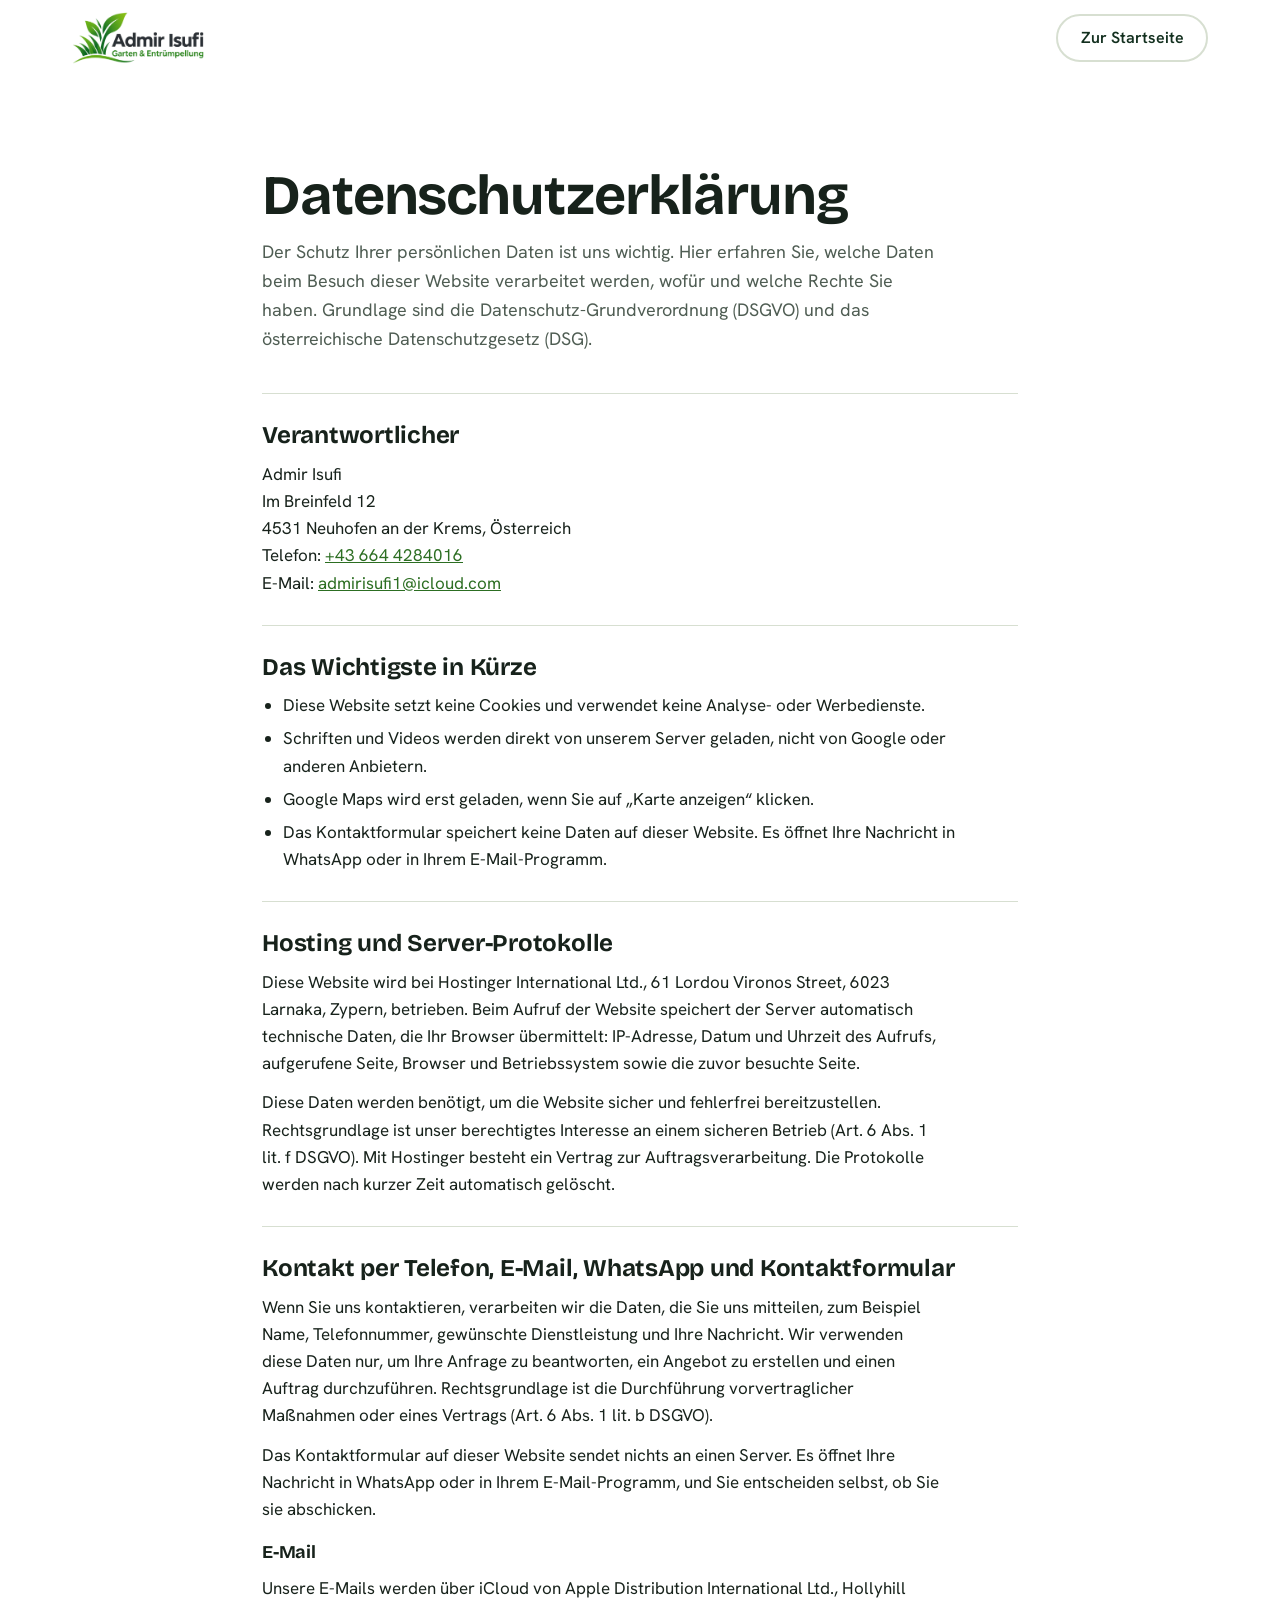
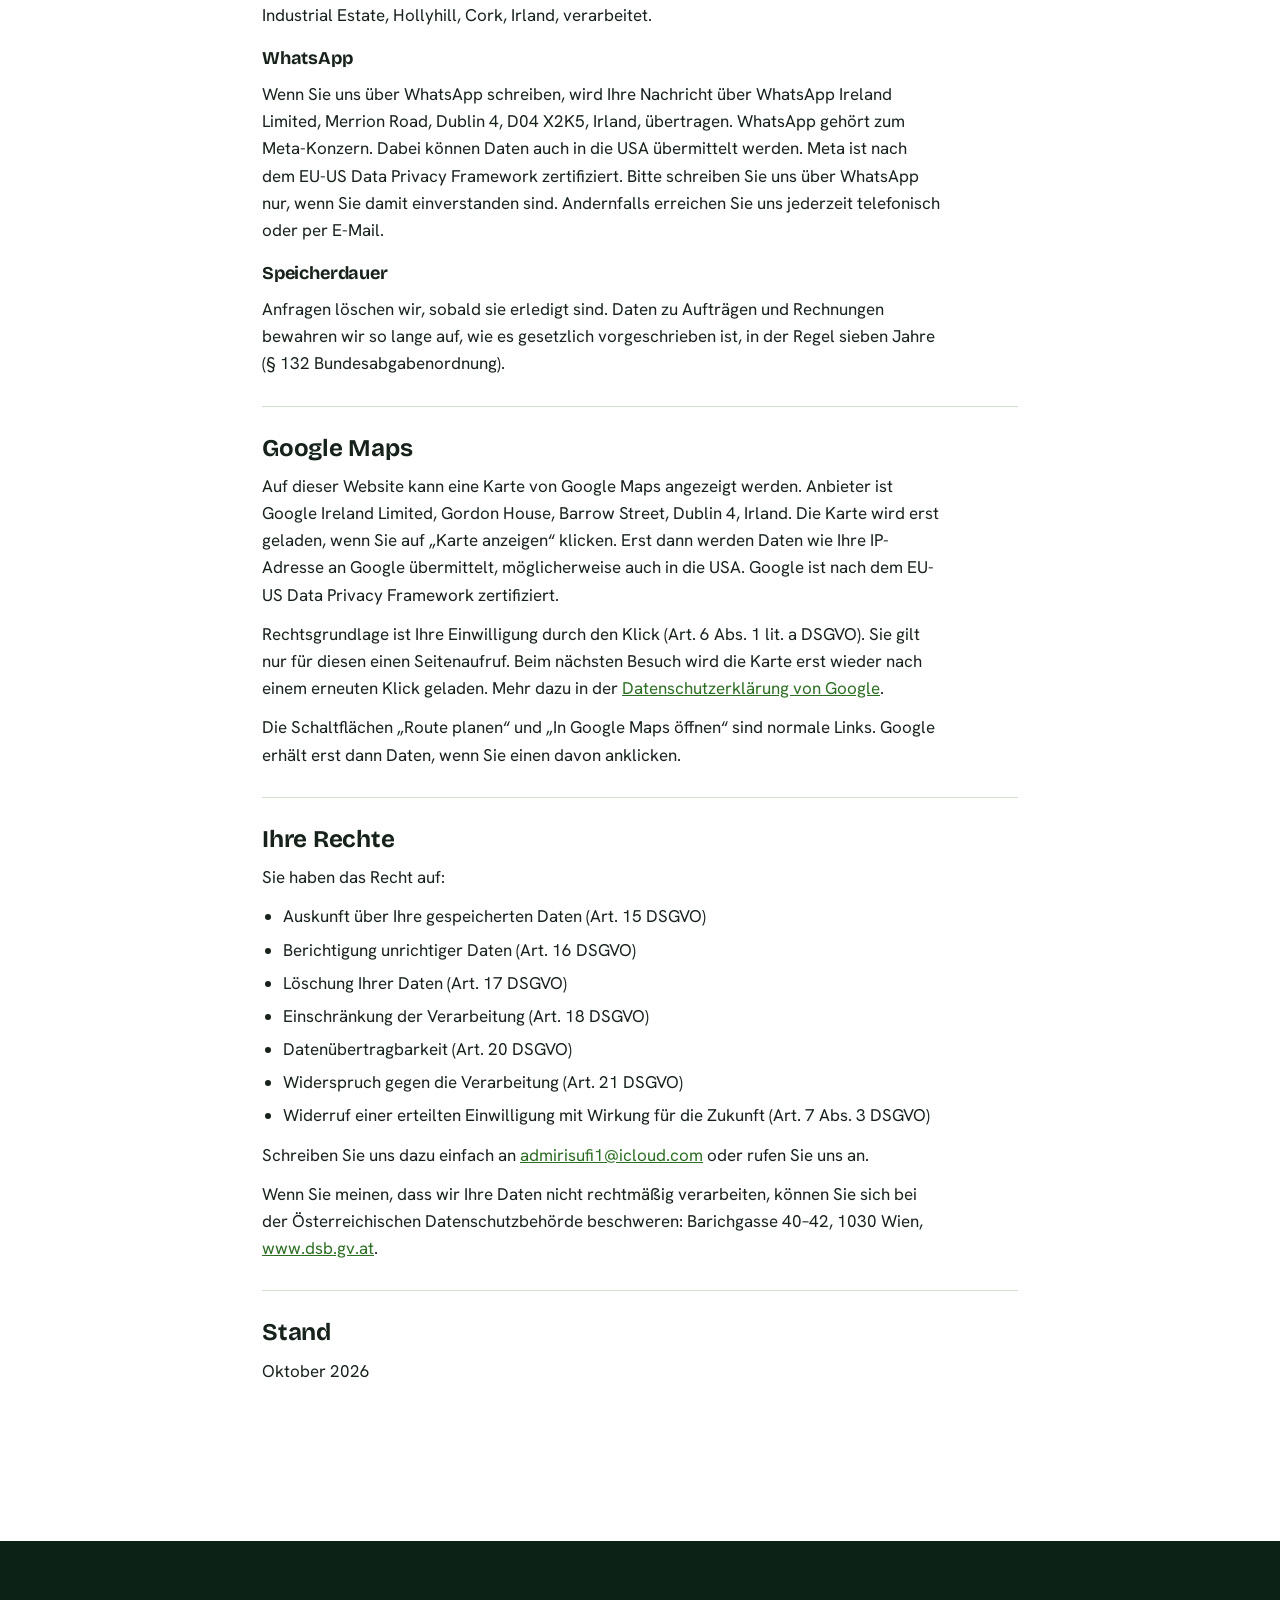
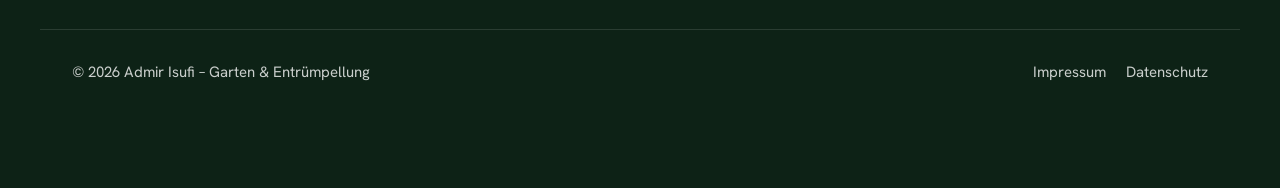
==== datenschutz.html @ ba6efe29 "Add Impressum and Datenschutzerklärung pages Austrian legal notice (ECG, GewO, MedienG) with both fr" ====
<!doctype html>
<html lang="de-AT">
<head>
  <meta charset="utf-8">
  <meta name="viewport" content="width=device-width, initial-scale=1">
  <title>Datenschutzerklärung – Admir Isufi Garten &amp; Entrümpellung</title>
  <meta name="robots" content="noindex, follow">
  <meta name="theme-color" content="#13301f">
  <link rel="icon" type="image/png" href="assets/img/favicon.png">
  <link rel="stylesheet" href="assets/css/styles.css">
</head>
<body>

<header class="site-header legal-header">
  <div class="container header-inner">
    <a class="brand" href="index.html" aria-label="Admir Isufi – zur Startseite">
      <img src="assets/img/logo.webp" width="640" height="253" alt="Admir Isufi – Garten &amp; Entrümpellung">
    </a>
    <a class="btn btn-outline" href="index.html">Zur Startseite</a>
  </div>
</header>

<main class="legal">
  <div class="container">
    <h1>Datenschutzerklärung</h1>
    <p class="legal-intro">Der Schutz Ihrer persönlichen Daten ist uns wichtig. Hier erfahren Sie, welche Daten beim Besuch dieser Website verarbeitet werden, wofür und welche Rechte Sie haben. Grundlage sind die Datenschutz-Grundverordnung (DSGVO) und das österreichische Datenschutzgesetz (DSG).</p>

    <section>
      <h2>Verantwortlicher</h2>
      <p>Admir Isufi<br>Im Breinfeld 12<br>4531 Neuhofen an der Krems, Österreich<br>
        Telefon: <a href="tel:+436644284016">+43 664 4284016</a><br>
        E-Mail: <a href="mailto:admirisufi1@icloud.com">admirisufi1@icloud.com</a></p>
    </section>

    <section>
      <h2>Das Wichtigste in Kürze</h2>
      <ul>
        <li>Diese Website setzt keine Cookies und verwendet keine Analyse- oder Werbedienste.</li>
        <li>Schriften und Videos werden direkt von unserem Server geladen, nicht von Google oder anderen Anbietern.</li>
        <li>Google Maps wird erst geladen, wenn Sie auf „Karte anzeigen“ klicken.</li>
        <li>Das Kontaktformular speichert keine Daten auf dieser Website. Es öffnet Ihre Nachricht in WhatsApp oder in Ihrem E-Mail-Programm.</li>
      </ul>
    </section>

    <section id="hosting">
      <h2>Hosting und Server-Protokolle</h2>
      <p>Diese Website wird bei Hostinger International Ltd., 61 Lordou Vironos Street, 6023 Larnaka, Zypern, betrieben. Beim Aufruf der Website speichert der Server automatisch technische Daten, die Ihr Browser übermittelt: IP-Adresse, Datum und Uhrzeit des Aufrufs, aufgerufene Seite, Browser und Betriebssystem sowie die zuvor besuchte Seite.</p>
      <p>Diese Daten werden benötigt, um die Website sicher und fehlerfrei bereitzustellen. Rechtsgrundlage ist unser berechtigtes Interesse an einem sicheren Betrieb (Art. 6 Abs. 1 lit. f DSGVO). Mit Hostinger besteht ein Vertrag zur Auftragsverarbeitung. Die Protokolle werden nach kurzer Zeit automatisch gelöscht.</p>
    </section>

    <section id="kontakt">
      <h2>Kontakt per Telefon, E-Mail, WhatsApp und Kontaktformular</h2>
      <p>Wenn Sie uns kontaktieren, verarbeiten wir die Daten, die Sie uns mitteilen, zum Beispiel Name, Telefonnummer, gewünschte Dienstleistung und Ihre Nachricht. Wir verwenden diese Daten nur, um Ihre Anfrage zu beantworten, ein Angebot zu erstellen und einen Auftrag durchzuführen. Rechtsgrundlage ist die Durchführung vorvertraglicher Maßnahmen oder eines Vertrags (Art. 6 Abs. 1 lit. b DSGVO).</p>
      <p>Das Kontaktformular auf dieser Website sendet nichts an einen Server. Es öffnet Ihre Nachricht in WhatsApp oder in Ihrem E-Mail-Programm, und Sie entscheiden selbst, ob Sie sie abschicken.</p>
      <h3>E-Mail</h3>
      <p>Unsere E-Mails werden über iCloud von Apple Distribution International Ltd., Hollyhill Industrial Estate, Hollyhill, Cork, Irland, verarbeitet.</p>
      <h3>WhatsApp</h3>
      <p>Wenn Sie uns über WhatsApp schreiben, wird Ihre Nachricht über WhatsApp Ireland Limited, Merrion Road, Dublin 4, D04 X2K5, Irland, übertragen. WhatsApp gehört zum Meta-Konzern. Dabei können Daten auch in die USA übermittelt werden. Meta ist nach dem EU-US Data Privacy Framework zertifiziert. Bitte schreiben Sie uns über WhatsApp nur, wenn Sie damit einverstanden sind. Andernfalls erreichen Sie uns jederzeit telefonisch oder per E-Mail.</p>
      <h3>Speicherdauer</h3>
      <p>Anfragen löschen wir, sobald sie erledigt sind. Daten zu Aufträgen und Rechnungen bewahren wir so lange auf, wie es gesetzlich vorgeschrieben ist, in der Regel sieben Jahre (§ 132 Bundesabgabenordnung).</p>
    </section>

    <section id="google-maps">
      <h2>Google Maps</h2>
      <p>Auf dieser Website kann eine Karte von Google Maps angezeigt werden. Anbieter ist Google Ireland Limited, Gordon House, Barrow Street, Dublin 4, Irland. Die Karte wird erst geladen, wenn Sie auf „Karte anzeigen“ klicken. Erst dann werden Daten wie Ihre IP-Adresse an Google übermittelt, möglicherweise auch in die USA. Google ist nach dem EU-US Data Privacy Framework zertifiziert.</p>
      <p>Rechtsgrundlage ist Ihre Einwilligung durch den Klick (Art. 6 Abs. 1 lit. a DSGVO). Sie gilt nur für diesen einen Seitenaufruf. Beim nächsten Besuch wird die Karte erst wieder nach einem erneuten Klick geladen. Mehr dazu in der <a href="https://policies.google.com/privacy?hl=de" target="_blank" rel="noopener">Datenschutzerklärung von Google</a>.</p>
      <p>Die Schaltflächen „Route planen“ und „In Google Maps öffnen“ sind normale Links. Google erhält erst dann Daten, wenn Sie einen davon anklicken.</p>
    </section>

    <section id="rechte">
      <h2>Ihre Rechte</h2>
      <p>Sie haben das Recht auf:</p>
      <ul>
        <li>Auskunft über Ihre gespeicherten Daten (Art. 15 DSGVO)</li>
        <li>Berichtigung unrichtiger Daten (Art. 16 DSGVO)</li>
        <li>Löschung Ihrer Daten (Art. 17 DSGVO)</li>
        <li>Einschränkung der Verarbeitung (Art. 18 DSGVO)</li>
        <li>Datenübertragbarkeit (Art. 20 DSGVO)</li>
        <li>Widerspruch gegen die Verarbeitung (Art. 21 DSGVO)</li>
        <li>Widerruf einer erteilten Einwilligung mit Wirkung für die Zukunft (Art. 7 Abs. 3 DSGVO)</li>
      </ul>
      <p>Schreiben Sie uns dazu einfach an <a href="mailto:admirisufi1@icloud.com">admirisufi1@icloud.com</a> oder rufen Sie uns an.</p>
      <p>Wenn Sie meinen, dass wir Ihre Daten nicht rechtmäßig verarbeiten, können Sie sich bei der Österreichischen Datenschutzbehörde beschweren: Barichgasse 40–42, 1030 Wien, <a href="https://www.dsb.gv.at" target="_blank" rel="noopener">www.dsb.gv.at</a>.</p>
    </section>

    <section>
      <h2>Stand</h2>
      <p>Oktober 2026</p>
    </section>
  </div>
</main>

<footer class="site-footer">
  <div class="container footer-bottom">
    <p>© 2026 Admir Isufi – Garten &amp; Entrümpellung</p>
    <ul class="footer-legal">
      <li><a href="impressum.html">Impressum</a></li>
      <li><a href="datenschutz.html" aria-current="page">Datenschutz</a></li>
    </ul>
  </div>
</footer>

</body>
</html>
---- assets/css/styles.css ----
/* ==========================================================================
   Admir Isufi – Garten & Entrümpellung
   ========================================================================== */

@font-face {
  font-family: "Bricolage Grotesque";
  src: url("../fonts/bricolage-grotesque-latin-wght-normal.woff2") format("woff2-variations");
  font-weight: 200 800;
  font-style: normal;
  font-display: swap;
}
@font-face {
  font-family: "Hanken Grotesk";
  src: url("../fonts/hanken-grotesk-latin-wght-normal.woff2") format("woff2-variations");
  font-weight: 100 900;
  font-style: normal;
  font-display: swap;
}

:root {
  /* Palette */
  --forest-950: #0d2216;
  --forest-900: #13301f;
  --forest-800: #1b4029;
  --forest-700: #245535;
  --leaf: #3d8b2f;          /* Logo-Grün */
  --leaf-dark: #2c6e22;     /* Logo-Grün für Text auf Weiß (AA) */
  --spring: #a7d65e;        /* Akzent auf dunklem Grund */
  --limestone: #f2f4ef;     /* heller Abschnittshintergrund */
  --moss-100: #e3e9dc;
  --white: #ffffff;
  --ink: #17221b;
  --muted: #4f5d53;
  --line: #d7dfd1;
  --wa: #25d366;
  --wa-hover: #1fbf5b;
  --wa-ink: #06301a;
  --danger: #b42318;

  /* Type */
  --font-display: "Bricolage Grotesque", "Segoe UI", system-ui, sans-serif;
  --font-body: "Hanken Grotesk", "Segoe UI", system-ui, sans-serif;

  /* Space & shape */
  --container: 1200px;
  --gutter: clamp(16px, 4vw, 32px);
  --section-y: clamp(72px, 10vw, 128px);
  --radius-sm: 10px;
  --radius: 18px;
  --radius-lg: 28px;
  --pill: 999px;
  --shadow-card: 0 1px 2px rgba(19, 48, 31, .06), 0 8px 24px -12px rgba(19, 48, 31, .18);
  --shadow-lift: 0 2px 4px rgba(19, 48, 31, .06), 0 22px 40px -18px rgba(19, 48, 31, .35);

  /* Motion */
  --ease-out: cubic-bezier(.22, 1, .36, 1);
  --dur-fast: 160ms;
  --dur: 280ms;

  --header-h: 76px;
}

/* ---------- Base ---------- */
*, *::before, *::after { box-sizing: border-box; }
html { scroll-behavior: smooth; scroll-padding-top: calc(var(--header-h) + 12px); -webkit-text-size-adjust: 100%; }
body {
  margin: 0;
  background: var(--white);
  color: var(--ink);
  font-family: var(--font-body);
  font-size: 1.0625rem;
  line-height: 1.6;
  -webkit-font-smoothing: antialiased;
  text-rendering: optimizeLegibility;
}
img { display: block; max-width: 100%; height: auto; }
a { color: inherit; }
ul { margin: 0; padding: 0; list-style: none; }
h1, h2, h3, h4 {
  font-family: var(--font-display);
  font-weight: 700;
  line-height: 1.1;
  letter-spacing: -0.02em;
  margin: 0;
  text-wrap: balance;
}
h2 { font-size: clamp(2rem, 1.4rem + 2.4vw, 3.25rem); }
h3 { font-size: 1.375rem; letter-spacing: -0.01em; }
h4 { font-size: 1.1875rem; letter-spacing: -0.01em; }
p { margin: 0; }
.lead { font-size: clamp(1.0625rem, 1rem + .3vw, 1.25rem); color: var(--muted); }

.container { width: 100%; max-width: var(--container); margin-inline: auto; padding-inline: var(--gutter); }
.section { padding-block: var(--section-y); }

.icon {
  width: 1.25em; height: 1.25em; flex: none;
  fill: none; stroke: currentColor; stroke-width: 2; stroke-linecap: round; stroke-linejoin: round;
}

:focus-visible { outline: 3px solid var(--leaf); outline-offset: 3px; border-radius: 6px; }

.skip-link {
  position: absolute; left: 16px; top: -100px; z-index: 1000;
  background: var(--forest-900); color: var(--white); padding: 12px 18px; border-radius: var(--radius-sm);
  font-weight: 600; text-decoration: none;
}
.skip-link:focus { top: 12px; }

/* ---------- Buttons ---------- */
.btn {
  --btn-bg: var(--forest-800);
  --btn-fg: var(--white);
  display: inline-flex; align-items: center; justify-content: center; gap: .6em;
  min-height: 48px; padding: .75em 1.4em;
  border: 2px solid transparent; border-radius: var(--pill);
  background: var(--btn-bg); color: var(--btn-fg);
  font: 600 1rem/1.2 var(--font-body);
  text-decoration: none; cursor: pointer;
  touch-action: manipulation;
  transition: background-color var(--dur-fast) ease, border-color var(--dur-fast) ease,
              color var(--dur-fast) ease, transform var(--dur) var(--ease-out), box-shadow var(--dur) var(--ease-out);
}
.btn:hover { transform: translateY(-2px); box-shadow: 0 10px 22px -12px rgba(13, 34, 22, .55); }
.btn:active { transform: translateY(0) scale(.98); box-shadow: none; }
.btn-lg { min-height: 58px; padding: .9em 1.7em; font-size: 1.0625rem; }
.btn-block { width: 100%; }

.btn-primary { --btn-bg: var(--forest-800); }
.btn-primary:hover { --btn-bg: var(--forest-700); }
.btn-light { --btn-bg: var(--white); --btn-fg: var(--forest-900); }
.btn-light:hover { --btn-bg: var(--limestone); }
.btn-whatsapp { --btn-bg: var(--wa); --btn-fg: var(--wa-ink); }
.btn-whatsapp:hover { --btn-bg: var(--wa-hover); }
.btn-outline { --btn-bg: transparent; --btn-fg: var(--forest-900); border-color: var(--line); }
.btn-outline:hover { border-color: var(--forest-800); --btn-bg: var(--limestone); }
.btn-row { display: flex; flex-wrap: wrap; gap: 12px; }

/* ---------- Header ---------- */
.site-header {
  position: sticky; top: env(safe-area-inset-top, 0px); z-index: 100;
  background: rgba(255, 255, 255, .94);
  backdrop-filter: saturate(160%) blur(10px);
  -webkit-backdrop-filter: saturate(160%) blur(10px);
  border-bottom: 1px solid transparent;
  transition: border-color var(--dur) ease, box-shadow var(--dur) ease;
}
.site-header.is-scrolled { border-bottom-color: var(--line); box-shadow: 0 6px 24px -18px rgba(13, 34, 22, .5); }
.header-inner { display: flex; align-items: center; gap: 24px; min-height: var(--header-h); }
.brand { display: block; flex: none; }
.brand img { height: 52px; width: auto; }

.nav { margin-left: auto; }
.nav ul { display: flex; gap: 4px; }
.nav ul a {
  display: block; padding: 10px 14px; border-radius: var(--pill);
  font-weight: 600; font-size: .975rem; text-decoration: none; color: var(--ink);
  transition: background-color var(--dur-fast) ease, color var(--dur-fast) ease;
}
.nav ul a:hover { background: var(--limestone); color: var(--forest-800); }
.nav ul a.is-active { color: var(--leaf-dark); }
.nav-mobile-actions { display: none; }

.header-actions { display: flex; align-items: center; gap: 8px; }
.header-phone {
  display: inline-flex; align-items: center; gap: 12px;
  padding: 6px 18px 6px 6px; border-radius: var(--pill);
  background: var(--forest-900); color: var(--white); text-decoration: none;
  font-weight: 700; font-size: 1rem; line-height: 1.15; white-space: nowrap;
  transition: background-color var(--dur-fast) ease;
}
.header-phone:hover { background: var(--forest-700); }
.header-phone small { display: block; font-weight: 500; font-size: .75rem; color: #c9d8c4; }
.header-phone-icon {
  display: grid; place-items: center; width: 42px; height: 42px; border-radius: 50%;
  background: var(--spring); color: var(--forest-950);
}
.menu-toggle {
  display: none; width: 48px; height: 48px; border-radius: 50%;
  border: 1px solid var(--line); background: var(--white); color: var(--forest-900);
  cursor: pointer; place-items: center;
}
.menu-toggle .icon-close { display: none; }
.menu-toggle[aria-expanded="true"] .icon-open { display: none; }
.menu-toggle[aria-expanded="true"] .icon-close { display: block; }

@media (max-width: 1080px) {
  .nav ul a { padding-inline: 10px; }
  .header-phone-text small { display: none; }
}

@media (max-width: 960px) {
  :root { --header-h: 68px; }
  .brand img { height: 44px; }
  .menu-toggle { display: grid; }
  .header-actions { margin-left: auto; }
  .header-phone { padding: 3px; }
  .header-phone-text { display: none; }
  .header-phone-icon { width: 42px; height: 42px; }

  .nav {
    position: fixed; inset: var(--header-h) 0 auto 0;
    background: var(--white); border-bottom: 1px solid var(--line);
    padding: 12px var(--gutter) 24px;
    box-shadow: 0 24px 40px -24px rgba(13, 34, 22, .4);
    max-height: calc(100dvh - var(--header-h)); overflow-y: auto;
    opacity: 0; visibility: hidden; transform: translateY(-8px);
    transition: opacity var(--dur) var(--ease-out), transform var(--dur) var(--ease-out), visibility 0s linear var(--dur);
  }
  .nav.is-open { opacity: 1; visibility: visible; transform: none; transition-delay: 0s; }
  .nav ul { flex-direction: column; gap: 0; }
  .nav ul a { padding: 14px 4px; border-radius: 0; border-bottom: 1px solid var(--moss-100); font-size: 1.125rem; }
  .nav ul a:hover { background: none; }
  .nav-mobile-actions { display: grid; gap: 10px; margin-top: 18px; }
}

/* ---------- Hero ---------- */
.hero {
  position: relative; isolation: isolate;
  min-height: min(88vh, 860px);
  display: flex; align-items: center;
  color: var(--white);
  padding-block: clamp(96px, 14vh, 160px) clamp(120px, 16vh, 180px);
  overflow: hidden;
  background: var(--forest-900);
}
.hero-media { position: absolute; inset: 0; z-index: -2; background: var(--forest-900); }
.hero-media img, .hero-media video {
  position: absolute; inset: 0; width: 100%; height: 100%;
  object-fit: cover; object-position: 50% 45%;
}
.hero-video { transition: opacity .5s ease; }
.hero-video.is-fading { opacity: 0; }
.video-toggle {
  position: absolute; z-index: 2; top: 20px; right: var(--gutter);
  display: grid; place-items: center; width: 44px; height: 44px; border-radius: 50%;
  border: 1px solid rgba(255, 255, 255, .45); background: rgba(13, 34, 22, .45); color: var(--white);
  backdrop-filter: blur(6px); -webkit-backdrop-filter: blur(6px);
  cursor: pointer; transition: background-color var(--dur-fast) ease;
}
.video-toggle:hover { background: rgba(13, 34, 22, .75); }
.video-toggle .icon { width: 18px; height: 18px; fill: currentColor; stroke: none; }
.video-toggle .icon-play, .video-toggle[aria-pressed="true"] .icon-pause { display: none; }
.video-toggle[aria-pressed="true"] .icon-play { display: block; }

@media (min-width: 700px) and (max-width: 899px) {
  .hero::before { background: linear-gradient(90deg, rgba(10, 30, 19, .88) 0%, rgba(10, 30, 19, .7) 60%, rgba(10, 30, 19, .4) 100%); }
}
/* Wide screens: the portrait video sits on the right and fades into the green */
@media (min-width: 900px) {
  .hero-media {
    left: auto; width: 54%;
    -webkit-mask-image: linear-gradient(90deg, transparent 0, #000 30%);
    mask-image: linear-gradient(90deg, transparent 0, #000 30%);
  }
  .hero::before { background: linear-gradient(0deg, rgba(10, 30, 19, .55) 0%, rgba(10, 30, 19, 0) 30%); }
  .hero::after {
    content: ""; position: absolute; inset: 0; z-index: -3; pointer-events: none;
    background: radial-gradient(70% 80% at 0% 100%, rgba(167, 214, 94, .10), transparent 60%);
  }
}
.hero::before {
  content: ""; position: absolute; inset: 0; z-index: -1;
  background:
    linear-gradient(90deg, rgba(10, 30, 19, .88) 0%, rgba(10, 30, 19, .7) 38%, rgba(10, 30, 19, .15) 72%, rgba(10, 30, 19, 0) 100%),
    linear-gradient(0deg, rgba(10, 30, 19, .45) 0%, rgba(10, 30, 19, 0) 35%);
}
.hero-content { position: relative; }
.hero-title {
  font-size: clamp(2.75rem, 1.2rem + 6.4vw, 6rem);
  line-height: .98;
  letter-spacing: -0.035em;
  font-weight: 750;
  max-width: 11ch;
}
.hero-title span { display: block; }
.hero-title span + span { color: var(--spring); }
.hero-lead {
  margin-top: 28px; max-width: 54ch;
  font-size: clamp(1.0625rem, 1rem + .35vw, 1.25rem); line-height: 1.6;
  color: rgba(255, 255, 255, .9);
}
.hero-actions { display: flex; flex-wrap: wrap; gap: 14px; margin-top: 36px; }
.hero-facts { display: flex; flex-wrap: wrap; gap: 10px 28px; margin-top: 36px; font-weight: 500; color: rgba(255, 255, 255, .92); }
.hero-facts li { display: inline-flex; align-items: center; gap: 8px; }
.hero-facts .icon { color: var(--spring); width: 1.1em; height: 1.1em; stroke-width: 2.6; }
.hero-mail { margin-top: 36px; max-width: 680px; }
.hero-mail + .hero-actions { margin-top: 14px; }
.btn-mail {
  --btn-bg: rgba(255, 255, 255, .12); --btn-fg: var(--white);
  border-color: rgba(255, 255, 255, .6);
  backdrop-filter: blur(6px); -webkit-backdrop-filter: blur(6px);
}
.btn-mail:hover { --btn-bg: rgba(255, 255, 255, .22); }
.btn-mail .chevron { width: 1.1em; height: 1.1em; transition: transform var(--dur) var(--ease-out); }
.btn-mail[aria-expanded="true"] .chevron { transform: rotate(180deg); }
.service-picker {
  display: grid; gap: 10px; margin-top: 12px; padding: 20px;
  border-radius: var(--radius); border: 1px solid rgba(255, 255, 255, .16);
  background: rgba(13, 34, 22, .86);
  backdrop-filter: blur(12px); -webkit-backdrop-filter: blur(12px);
}
.service-picker[hidden] { display: none; }
.picker-title { color: rgba(255, 255, 255, .92); }
.picker-group { margin-top: 4px; font: 700 .975rem/1.2 var(--font-display); color: var(--spring); }
.picker-list { display: flex; flex-wrap: wrap; gap: 8px; }
.pick {
  min-height: 44px; padding: 10px 16px; border-radius: var(--pill);
  border: 1px solid rgba(255, 255, 255, .32); background: transparent; color: var(--white);
  font: 600 .95rem/1.2 var(--font-body); cursor: pointer; touch-action: manipulation;
  transition: background-color var(--dur-fast) ease, color var(--dur-fast) ease, border-color var(--dur-fast) ease;
}
.pick:hover { background: var(--spring); border-color: var(--spring); color: var(--forest-950); }
.hero-curve {
  position: absolute; left: 0; right: 0; bottom: -1px; width: 100%; height: clamp(40px, 7vw, 110px);
  fill: var(--forest-900);
}

/* ---------- Ticker (moving band of services) ---------- */
.ticker { background: var(--forest-900); color: var(--white); overflow: hidden; padding-block: 6px 26px; }
.ticker-track { display: flex; width: max-content; }
.ticker-list { display: flex; flex: none; align-items: center; }
.ticker-list li {
  display: inline-flex; align-items: center; gap: clamp(20px, 3vw, 36px); padding-right: clamp(20px, 3vw, 36px);
  font: 600 clamp(1.25rem, 1rem + 1vw, 1.75rem)/1.2 var(--font-display); letter-spacing: -0.01em; white-space: nowrap;
}
.ticker-list .icon { width: .9em; height: .9em; color: var(--spring); }
@media (prefers-reduced-motion: no-preference) {
  .ticker-track { animation: ticker 45s linear infinite; }
  .ticker:hover .ticker-track { animation-play-state: paused; }
}
@keyframes ticker { from { transform: translateX(0); } to { transform: translateX(-50%); } }
@media (prefers-reduced-motion: reduce) {
  .ticker-track { width: auto; justify-content: center; padding-inline: var(--gutter); }
  .ticker-list { flex-wrap: wrap; justify-content: center; row-gap: 8px; }
  .ticker-list--clone { display: none; }
}

/* Hero load sequence – the one orchestrated moment on the page */
@media (prefers-reduced-motion: no-preference) {
  .hero-media { animation: fade-in 1.2s var(--ease-out) both; }
  .hero-title span, .hero-lead, .hero-mail, .hero-actions, .hero-facts { animation: rise .9s var(--ease-out) both; }
  .hero-title span:nth-child(2) { animation-delay: .12s; }
  .hero-lead { animation-delay: .24s; }
  .hero-mail { animation-delay: .32s; }
  .hero-actions { animation-delay: .4s; }
  .hero-facts { animation-delay: .52s; }
}
@keyframes rise { from { opacity: 0; transform: translateY(18px); } to { opacity: 1; transform: none; } }
@keyframes fade-in { from { opacity: 0; } to { opacity: 1; } }

@media (max-width: 699px) {
  .hero { min-height: auto; align-items: flex-end; padding-top: 180px; }
  .hero::before {
    background: linear-gradient(0deg, rgba(10, 30, 19, .94) 0%, rgba(10, 30, 19, .78) 45%, rgba(10, 30, 19, .25) 80%, rgba(10, 30, 19, .1) 100%);
  }
  .hero-actions .btn, .btn-mail { width: 100%; }
  .hero-facts { flex-direction: column; gap: 8px; }
}

/* ---------- Section heads ---------- */
.section-head { display: grid; gap: 16px; max-width: 760px; margin-bottom: clamp(40px, 6vw, 64px); }
.section-head p { color: var(--muted); font-size: 1.125rem; max-width: 60ch; }
.section-head--light h2 { color: var(--white); }
.section-head--light p { color: rgba(255, 255, 255, .78); }

/* ---------- Services ---------- */
.services { padding-top: clamp(48px, 7vw, 88px); }
.service-group + .service-group { margin-top: clamp(56px, 8vw, 96px); }
.group-head { display: flex; align-items: center; gap: 18px; margin-bottom: 28px; }
.group-head h3 { font-size: clamp(1.5rem, 1.2rem + 1vw, 2rem); }
.group-head p { color: var(--muted); margin-top: 4px; }
.group-icon {
  display: grid; place-items: center; flex: none;
  width: 60px; height: 60px; border-radius: var(--radius);
  background: var(--forest-900); color: var(--spring);
}
.group-icon .icon { width: 28px; height: 28px; }

.card-grid { display: grid; grid-template-columns: repeat(4, minmax(0, 1fr)); gap: 20px; }
.card-grid--3 { grid-template-columns: repeat(3, minmax(0, 1fr)); }
@media (max-width: 1080px) { .card-grid { grid-template-columns: repeat(3, minmax(0, 1fr)); } }
@media (max-width: 800px)  { .card-grid { grid-template-columns: repeat(2, minmax(0, 1fr)); gap: 16px; } }
@media (max-width: 800px)  { .card-grid--3 .card--cta { grid-column: 1 / -1; } }
@media (max-width: 540px)  { .card-grid { grid-template-columns: 1fr; } }

.card {
  position: relative; display: flex; flex-direction: column;
  background: var(--white); border: 1px solid var(--line); border-radius: var(--radius);
  overflow: hidden; box-shadow: var(--shadow-card);
  transition: transform var(--dur) var(--ease-out), box-shadow var(--dur) var(--ease-out), border-color var(--dur) ease;
}
.card:hover { transform: translateY(-4px); box-shadow: var(--shadow-lift); border-color: #c4d1bc; }
.card-media { aspect-ratio: 4 / 3; overflow: hidden; background: var(--moss-100); }
.card-media img { width: 100%; height: 100%; object-fit: cover; transition: transform 700ms var(--ease-out); }
.card:hover .card-media img { transform: scale(1.06); }
.card-media--icon {
  display: grid; place-items: center;
  background:
    radial-gradient(120% 90% at 85% 10%, rgba(167, 214, 94, .22), transparent 55%),
    linear-gradient(160deg, var(--forest-700), var(--forest-900));
  color: rgba(255, 255, 255, .92);
}
.card-media--icon .icon { width: 64px; height: 64px; stroke-width: 1.5; transition: transform 700ms var(--ease-out); }
.card:hover .card-media--icon .icon { transform: scale(1.08) rotate(-3deg); }

.card-body { position: relative; display: flex; flex-direction: column; gap: 10px; flex: 1; padding: 34px 22px 22px; }
.card-icon {
  position: absolute; top: -24px; left: 20px;
  display: grid; place-items: center; width: 48px; height: 48px; border-radius: 14px;
  background: var(--white); color: var(--leaf-dark);
  box-shadow: 0 6px 16px -6px rgba(13, 34, 22, .35);
}
.card-icon .icon { width: 24px; height: 24px; }
.card-body p { color: var(--muted); font-size: 1rem; line-height: 1.55; }
.card-cta {
  display: inline-flex; align-items: center; gap: 8px; align-self: flex-start;
  margin-top: auto; min-height: 44px; padding: 10px 18px 10px 14px;
  border-radius: var(--pill); background: var(--limestone); color: var(--forest-900);
  font-weight: 600; font-size: .95rem; text-decoration: none;
  transition: background-color var(--dur-fast) ease, color var(--dur-fast) ease;
}
.card-cta .icon { color: #128c4a; transition: color var(--dur-fast) ease; }
.card-body p + .card-cta { margin-top: auto; }
.card-body > p { margin-bottom: 8px; }
.card-cta:hover { background: var(--wa); color: var(--wa-ink); }
.card-cta:hover .icon { color: var(--wa-ink); }

.card--cta {
  background: linear-gradient(160deg, var(--forest-800), var(--forest-950));
  border-color: transparent; color: var(--white);
}
.card--cta .card-body { padding: 28px 24px; justify-content: center; gap: 14px; }
.card--cta h4 { font-size: 1.5rem; }
.card--cta p { color: rgba(255, 255, 255, .8); }
.card--cta .btn { align-self: flex-start; margin-top: 6px; }

/* ---------- About ---------- */
.about { background: var(--limestone); }
.about-grid { display: grid; grid-template-columns: 5fr 6fr; gap: clamp(36px, 6vw, 88px); align-items: center; }
.about-media { margin: 0; position: relative; }
.about-media img { width: 100%; aspect-ratio: 5 / 6; object-fit: cover; border-radius: var(--radius-lg); }
.about-text { display: grid; gap: 24px; }
.about-text h2 { max-width: 14ch; }
.about-list { display: grid; gap: 12px; }
.about-list li { display: flex; gap: 12px; align-items: flex-start; font-weight: 500; }
.about-list .icon {
  width: 26px; height: 26px; padding: 5px; margin-top: 1px; border-radius: 50%;
  background: var(--forest-800); color: var(--spring); stroke-width: 3;
}
@media (max-width: 860px) {
  .about-grid { grid-template-columns: 1fr; }
  .about-media img { aspect-ratio: 4 / 3; }
}

/* ---------- Before / after ---------- */
.compare { background: var(--forest-900); color: var(--white); position: relative; overflow: hidden; }
.compare::before {
  content: ""; position: absolute; inset: 0; pointer-events: none;
  background: radial-gradient(60% 50% at 100% 0%, rgba(167, 214, 94, .12), transparent 70%);
}
.compare .container { position: relative; }
.compare-list { display: grid; gap: clamp(40px, 6vw, 72px); }
.pair { margin: 0; display: grid; gap: 18px; }
.pair-images { display: grid; grid-template-columns: 1fr 1fr; gap: 12px; }
.pair-img { position: relative; overflow: hidden; border-radius: var(--radius); background: var(--forest-800); }
.pair-img img { width: 100%; height: 100%; aspect-ratio: 6 / 5; object-fit: cover; transition: transform 900ms var(--ease-out); }
.pair-img:hover img { transform: scale(1.04); }
.pair--wide .pair-img img { aspect-ratio: 920 / 505; }
.tag {
  position: absolute; top: 14px; left: 14px;
  padding: 7px 14px; border-radius: var(--pill);
  background: rgba(13, 34, 22, .78); color: var(--white);
  backdrop-filter: blur(6px); -webkit-backdrop-filter: blur(6px);
  font: 700 .9375rem/1 var(--font-display);
}
.tag--after { background: var(--spring); color: var(--forest-950); }
.pair figcaption { font-size: 1.125rem; color: rgba(255, 255, 255, .82); }
.pair figcaption strong { color: var(--white); font-family: var(--font-display); font-weight: 700; }
@media (max-width: 640px) {
  .pair-images { grid-template-columns: 1fr; }
  .pair-img img { aspect-ratio: 4 / 3; }
}

/* ---------- Benefits ---------- */
.benefit-grid { display: grid; grid-template-columns: repeat(4, minmax(0, 1fr)); gap: 20px; }
.benefit {
  display: grid; align-content: start; gap: 12px;
  padding: 28px 24px; border-radius: var(--radius);
  background: var(--limestone); border: 1px solid transparent;
  transition: background-color var(--dur) ease, border-color var(--dur) ease, transform var(--dur) var(--ease-out);
}
.benefit:hover { background: var(--white); border-color: var(--line); transform: translateY(-4px); }
.benefit h3 { font-size: 1.25rem; }
.benefit p { color: var(--muted); font-size: 1rem; }
.benefit-icon {
  display: grid; place-items: center; width: 56px; height: 56px; margin-bottom: 6px;
  border-radius: 16px; background: var(--forest-900); color: var(--spring);
  transition: transform var(--dur) var(--ease-out);
}
.benefit:hover .benefit-icon { transform: rotate(-6deg) scale(1.05); }
.benefit-icon .icon { width: 28px; height: 28px; }
@media (max-width: 1000px) { .benefit-grid { grid-template-columns: repeat(2, minmax(0, 1fr)); } }
@media (max-width: 540px)  { .benefit-grid { grid-template-columns: 1fr; } }

/* ---------- Contact ---------- */
.contact { background: linear-gradient(180deg, var(--white) 0%, var(--limestone) 100%); }
.contact-grid { display: grid; grid-template-columns: 1fr 1fr; gap: clamp(36px, 6vw, 80px); align-items: start; }
.contact-info { display: grid; gap: 24px; }
.contact-info h2 { max-width: 13ch; }
.contact-buttons { display: grid; gap: 12px; margin-top: 8px; }
.contact-btn {
  display: flex; align-items: center; gap: 16px;
  padding: 14px 22px 14px 14px; border-radius: var(--radius);
  background: var(--forest-900); color: var(--white); text-decoration: none;
  font: 700 1.1875rem/1.2 var(--font-display); letter-spacing: -0.01em;
  overflow-wrap: anywhere;
  transition: background-color var(--dur-fast) ease, transform var(--dur) var(--ease-out), box-shadow var(--dur) var(--ease-out);
}
.contact-btn small { display: block; margin-bottom: 4px; font: 500 .875rem/1 var(--font-body); color: #c9d8c4; letter-spacing: 0; }
.contact-btn:hover { background: var(--forest-700); transform: translateY(-2px); box-shadow: var(--shadow-lift); }
.contact-btn-icon {
  display: grid; place-items: center; flex: none; width: 54px; height: 54px; border-radius: 14px;
  background: var(--spring); color: var(--forest-950);
}
.contact-btn-icon .icon { width: 26px; height: 26px; }
.contact-btn--wa { background: var(--wa); color: var(--wa-ink); }
.contact-btn--wa small { color: #0e4a2a; }
.contact-btn--wa .contact-btn-icon { background: var(--white); color: #128c4a; }
.contact-btn--wa:hover { background: var(--wa-hover); }

.contact-form {
  display: grid; gap: 18px;
  padding: clamp(24px, 4vw, 40px); border-radius: var(--radius-lg);
  background: var(--white); border: 1px solid var(--line); box-shadow: var(--shadow-lift);
}
.contact-form h3 { font-size: 1.625rem; }
.form-intro { color: var(--muted); font-size: 1rem; margin-top: -8px; }
.field { display: grid; gap: 6px; }
.field label { font-weight: 600; font-size: .975rem; }
.field label span { color: var(--leaf-dark); }
.field input, .field select, .field textarea {
  width: 100%; min-height: 52px; padding: 12px 16px;
  border: 1.5px solid var(--line); border-radius: 12px;
  background: var(--white); color: var(--ink);
  font: 400 1rem/1.4 var(--font-body);
  transition: border-color var(--dur-fast) ease, box-shadow var(--dur-fast) ease;
}
.field textarea { resize: vertical; min-height: 120px; }
.field input::placeholder, .field textarea::placeholder { color: #7a867d; }
.field input:hover, .field select:hover, .field textarea:hover { border-color: #b7c4ae; }
.field input:focus, .field select:focus, .field textarea:focus {
  outline: none; border-color: var(--leaf); box-shadow: 0 0 0 4px rgba(61, 139, 47, .18);
}
.field [aria-invalid="true"] { border-color: var(--danger); }
.field-error { color: var(--danger); font-size: .9rem; font-weight: 500; }
.select-wrap { position: relative; }
.select-wrap::after {
  content: ""; position: absolute; right: 18px; top: 50%; width: 9px; height: 9px; pointer-events: none;
  border-right: 2px solid var(--forest-800); border-bottom: 2px solid var(--forest-800);
  transform: translateY(-70%) rotate(45deg);
}
.field select { appearance: none; -webkit-appearance: none; padding-right: 44px; cursor: pointer; }
.form-actions { display: grid; gap: 10px; margin-top: 4px; }
.form-status { font-weight: 600; color: var(--leaf-dark); min-height: 1.5em; }
.form-status.is-error { color: var(--danger); }
@media (max-width: 900px) { .contact-grid { grid-template-columns: 1fr; } }

/* ---------- Location / map ---------- */
.location { background: var(--limestone); padding-top: 0; }
.location-grid { display: grid; grid-template-columns: 2fr 3fr; gap: clamp(32px, 5vw, 64px); align-items: center; }
.location-info { display: grid; gap: 24px; }
.location-address { display: flex; gap: 14px; font-style: normal; font-size: 1.125rem; line-height: 1.5; }
.location-address strong { display: block; font-family: var(--font-display); }
.location-address .icon { width: 28px; height: 28px; color: var(--leaf-dark); margin-top: 2px; }
.map {
  position: relative; overflow: hidden; aspect-ratio: 16 / 10; max-width: 100%;
  border-radius: var(--radius-lg); border: 1px solid var(--line);
  background:
    linear-gradient(rgba(255, 255, 255, .06) 1px, transparent 1px) 0 0 / 32px 32px,
    linear-gradient(90deg, rgba(255, 255, 255, .06) 1px, transparent 1px) 0 0 / 32px 32px,
    linear-gradient(160deg, var(--forest-700), var(--forest-900));
  box-shadow: var(--shadow-card);
}
.map iframe { position: absolute; inset: 0; width: 100%; height: 100%; border: 0; }
.map-consent {
  position: absolute; inset: 0; display: grid; place-content: center; justify-items: center; gap: 16px;
  padding: 24px; text-align: center; color: rgba(255, 255, 255, .88);
}
.map-consent p { max-width: 40ch; font-size: .975rem; }
.map-pin { width: 44px; height: 44px; color: var(--spring); }
@media (max-width: 860px) {
  .location-grid { grid-template-columns: 1fr; }
  .map { aspect-ratio: 4 / 3; }
}

/* ---------- Footer ---------- */
.site-footer { background: var(--forest-950); color: rgba(255, 255, 255, .78); padding-top: clamp(56px, 8vw, 88px); }
.footer-grid { display: grid; grid-template-columns: 2fr 1fr 1fr; gap: 40px; padding-bottom: 48px; }
.footer-brand img { width: 260px; height: auto; }
.footer-brand p { margin-top: 16px; max-width: 34ch; }
.footer-title { font-size: 1.0625rem; color: var(--white); margin-bottom: 16px; letter-spacing: 0; }
.footer-list { display: grid; gap: 4px; }
.footer-list a {
  display: inline-flex; align-items: center; gap: 10px; min-height: 40px;
  text-decoration: none; overflow-wrap: anywhere; transition: color var(--dur-fast) ease;
}
.footer-list a:hover { color: var(--spring); }
.footer-list .icon { color: var(--spring); }
.footer-bottom {
  display: flex; flex-wrap: wrap; justify-content: space-between; align-items: center; gap: 8px 24px;
  border-top: 1px solid rgba(255, 255, 255, .12); padding-block: 22px 96px; font-size: .9375rem;
}
.footer-legal { display: flex; gap: 20px; }
.footer-legal a { display: inline-block; padding-block: 8px; text-decoration: none; }
.footer-legal a:hover { color: var(--spring); }
.map-consent a { color: var(--white); }
.form-intro a { color: var(--leaf-dark); }

/* ---------- Legal pages ---------- */
.legal-header .header-inner { justify-content: space-between; }
.legal { padding-block: clamp(48px, 7vw, 88px) var(--section-y); }
.legal .container { max-width: 820px; }
.legal h1 { font-size: clamp(2rem, 1.4rem + 2.6vw, 3.5rem); margin-bottom: 12px; hyphens: auto; overflow-wrap: break-word; }
.legal-intro { color: var(--muted); font-size: 1.125rem; margin-bottom: 40px; }
.legal section { display: grid; gap: 12px; padding-block: 28px; border-top: 1px solid var(--line); }
.legal h2 { font-size: 1.5rem; letter-spacing: -0.01em; scroll-margin-top: calc(var(--header-h) + 16px); }
.legal h3 { font-size: 1.125rem; margin-top: 8px; }
.legal p, .legal li { max-width: 68ch; }
.legal ul { list-style: disc; padding-left: 1.25em; display: grid; gap: 6px; }
.legal a { color: var(--leaf-dark); overflow-wrap: anywhere; }
.legal dl { display: grid; grid-template-columns: max-content 1fr; gap: 8px 24px; margin: 0; }
.legal dt { font-weight: 600; }
.legal dd { margin: 0; min-width: 0; overflow-wrap: anywhere; }
@media (max-width: 560px) {
  .legal dl { grid-template-columns: 1fr; gap: 2px; }
  .legal dd { margin-bottom: 10px; }
}
@media (max-width: 760px) {
  .footer-grid { grid-template-columns: 1fr 1fr; }
  .footer-brand { grid-column: 1 / -1; }
}
@media (max-width: 420px) { .footer-grid { grid-template-columns: 1fr; } }

/* ---------- Floating WhatsApp ---------- */
.wa-float {
  position: fixed; right: max(16px, env(safe-area-inset-right)); bottom: max(16px, env(safe-area-inset-bottom)); z-index: 90;
  display: inline-flex; align-items: center; gap: 10px;
  height: 60px; padding: 0 22px 0 16px; border-radius: var(--pill);
  background: var(--wa); color: var(--wa-ink); text-decoration: none;
  font-weight: 700; font-size: 1rem;
  box-shadow: 0 10px 28px -8px rgba(6, 48, 26, .55), 0 0 0 4px rgba(255, 255, 255, .9);
  transition: transform var(--dur) var(--ease-out), background-color var(--dur-fast) ease;
}
.wa-float .icon { width: 30px; height: 30px; }
.wa-float:hover { background: var(--wa-hover); transform: translateY(-3px) scale(1.03); }
@media (prefers-reduced-motion: no-preference) {
  .wa-float::before {
    content: ""; position: absolute; inset: 0; border-radius: inherit; z-index: -1;
    background: var(--wa); animation: wa-pulse 2.8s ease-out 2s 3;
  }
}
@keyframes wa-pulse { 0% { transform: scale(1); opacity: .55; } 100% { transform: scale(1.45); opacity: 0; } }
@media (max-width: 600px) {
  .wa-float { width: 60px; padding: 0; justify-content: center; }
  .wa-float-label { position: absolute; width: 1px; height: 1px; overflow: hidden; clip: rect(0 0 0 0); white-space: nowrap; }
}

/* ---------- Reduced motion ---------- */
@media (prefers-reduced-motion: reduce) {
  html { scroll-behavior: auto; }
  *, *::before, *::after { transition-duration: .01ms !important; animation-duration: .01ms !important; animation-iteration-count: 1 !important; }
  .btn:hover, .card:hover, .benefit:hover, .contact-btn:hover, .wa-float:hover { transform: none; }
  .card:hover .card-media img, .pair-img:hover img { transform: none; }
}
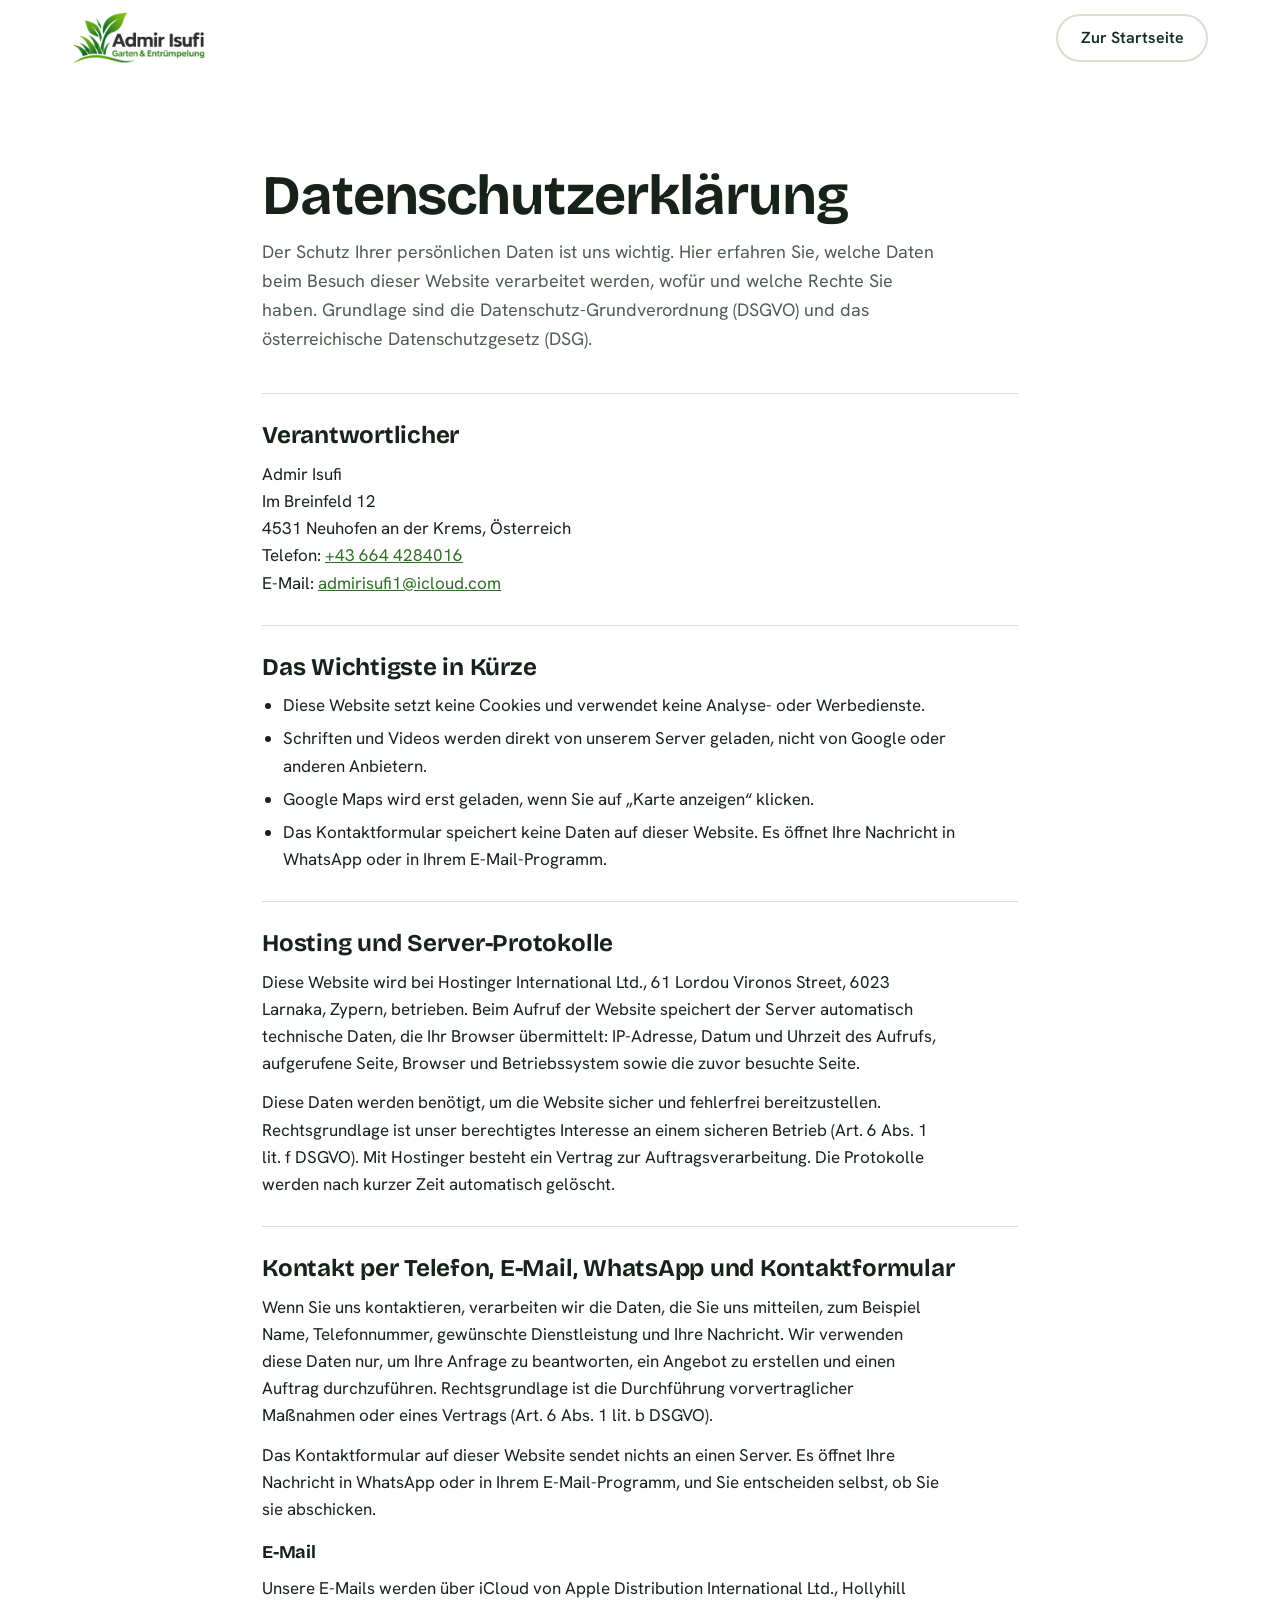
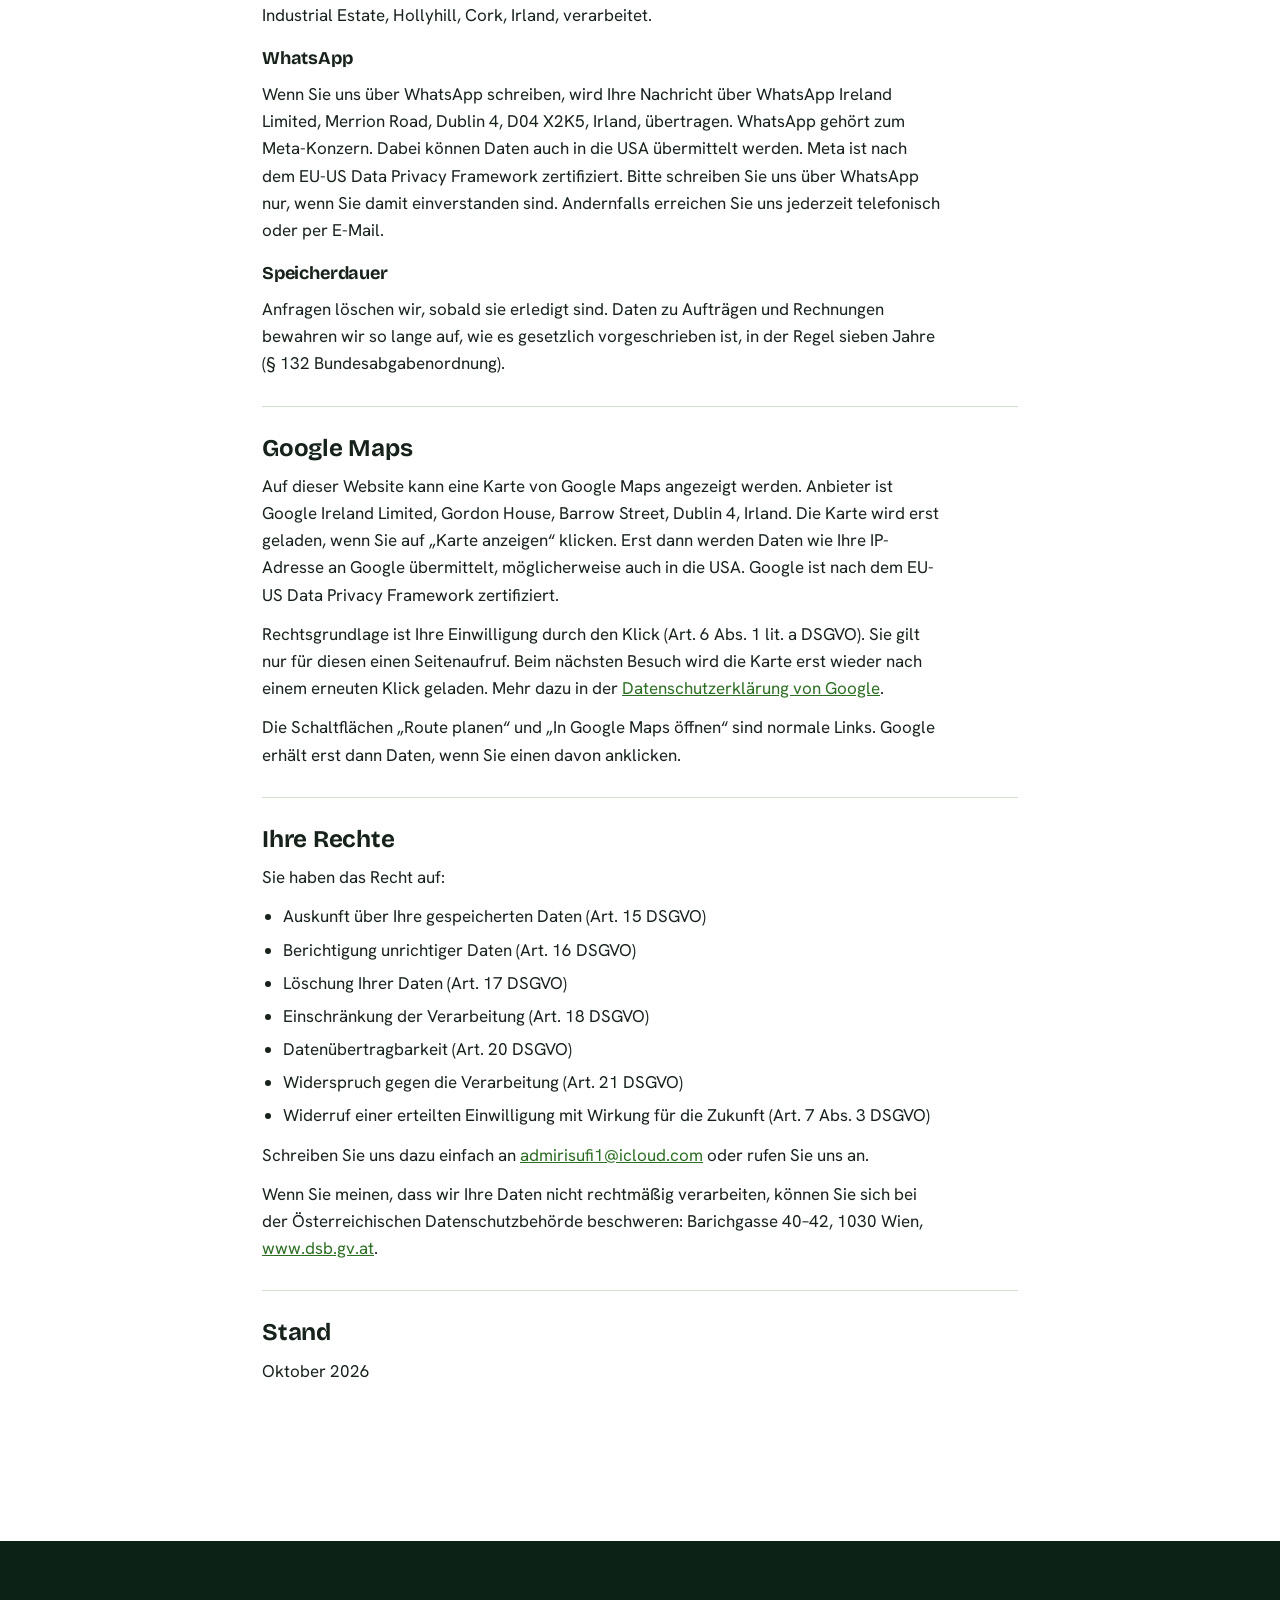
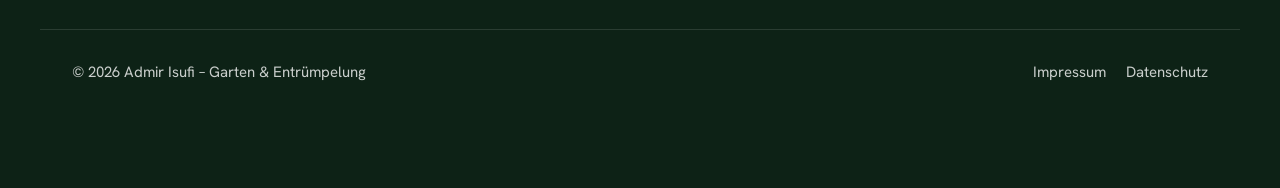
==== commit 8155e9cf: "New logo, real before/after photos, clearance video, map above services - Replace logo, light logo a" ====
--- a/datenschutz.html
+++ b/datenschutz.html
@@ -3,7 +3,7 @@
 <head>
   <meta charset="utf-8">
   <meta name="viewport" content="width=device-width, initial-scale=1">
-  <title>Datenschutzerklärung – Admir Isufi Garten &amp; Entrümpellung</title>
+  <title>Datenschutzerklärung – Admir Isufi Garten &amp; Entrümpelung</title>
   <meta name="robots" content="noindex, follow">
   <meta name="theme-color" content="#13301f">
   <link rel="icon" type="image/png" href="assets/img/favicon.png">
@@ -14,7 +14,7 @@
 <header class="site-header legal-header">
   <div class="container header-inner">
     <a class="brand" href="index.html" aria-label="Admir Isufi – zur Startseite">
-      <img src="assets/img/logo.webp" width="640" height="253" alt="Admir Isufi – Garten &amp; Entrümpellung">
+      <img src="assets/img/logo.webp" width="640" height="253" alt="Admir Isufi – Garten &amp; Entrümpelung">
     </a>
     <a class="btn btn-outline" href="index.html">Zur Startseite</a>
   </div>
@@ -92,7 +92,7 @@
 
 <footer class="site-footer">
   <div class="container footer-bottom">
-    <p>© 2026 Admir Isufi – Garten &amp; Entrümpellung</p>
+    <p>© 2026 Admir Isufi – Garten &amp; Entrümpelung</p>
     <ul class="footer-legal">
       <li><a href="impressum.html">Impressum</a></li>
       <li><a href="datenschutz.html" aria-current="page">Datenschutz</a></li>
--- a/assets/css/styles.css
+++ b/assets/css/styles.css
@@ -1,5 +1,5 @@
 /* ==========================================================================
-   Admir Isufi – Garten & Entrümpellung
+   Admir Isufi – Garten & Entrümpelung
    ========================================================================== */
 
 @font-face {
@@ -377,6 +377,8 @@
 }
 .group-icon .icon { width: 28px; height: 28px; }
 
+.group-video { margin: 0 0 28px; border-radius: var(--radius-lg); overflow: hidden; background: var(--forest-900); box-shadow: var(--shadow-card); }
+.group-video video { display: block; width: 100%; height: auto; aspect-ratio: 16 / 9; object-fit: cover; }
 .card-grid { display: grid; grid-template-columns: repeat(4, minmax(0, 1fr)); gap: 20px; }
 .card-grid--3 { grid-template-columns: repeat(3, minmax(0, 1fr)); }
 @media (max-width: 1080px) { .card-grid { grid-template-columns: repeat(3, minmax(0, 1fr)); } }
@@ -467,6 +469,8 @@
 .pair-img img { width: 100%; height: 100%; aspect-ratio: 6 / 5; object-fit: cover; transition: transform 900ms var(--ease-out); }
 .pair-img:hover img { transform: scale(1.04); }
 .pair--wide .pair-img img { aspect-ratio: 920 / 505; }
+.pair--grab .pair-img img { aspect-ratio: 8 / 7; }
+.pair--tall .pair-img img { aspect-ratio: 716 / 1016; }
 .tag {
   position: absolute; top: 14px; left: 14px;
   padding: 7px 14px; border-radius: var(--pill);
@@ -567,7 +571,7 @@
 @media (max-width: 900px) { .contact-grid { grid-template-columns: 1fr; } }
 
 /* ---------- Location / map ---------- */
-.location { background: var(--limestone); padding-top: 0; }
+.location { background: var(--limestone); }
 .location-grid { display: grid; grid-template-columns: 2fr 3fr; gap: clamp(32px, 5vw, 64px); align-items: center; }
 .location-info { display: grid; gap: 24px; }
 .location-address { display: flex; gap: 14px; font-style: normal; font-size: 1.125rem; line-height: 1.5; }
